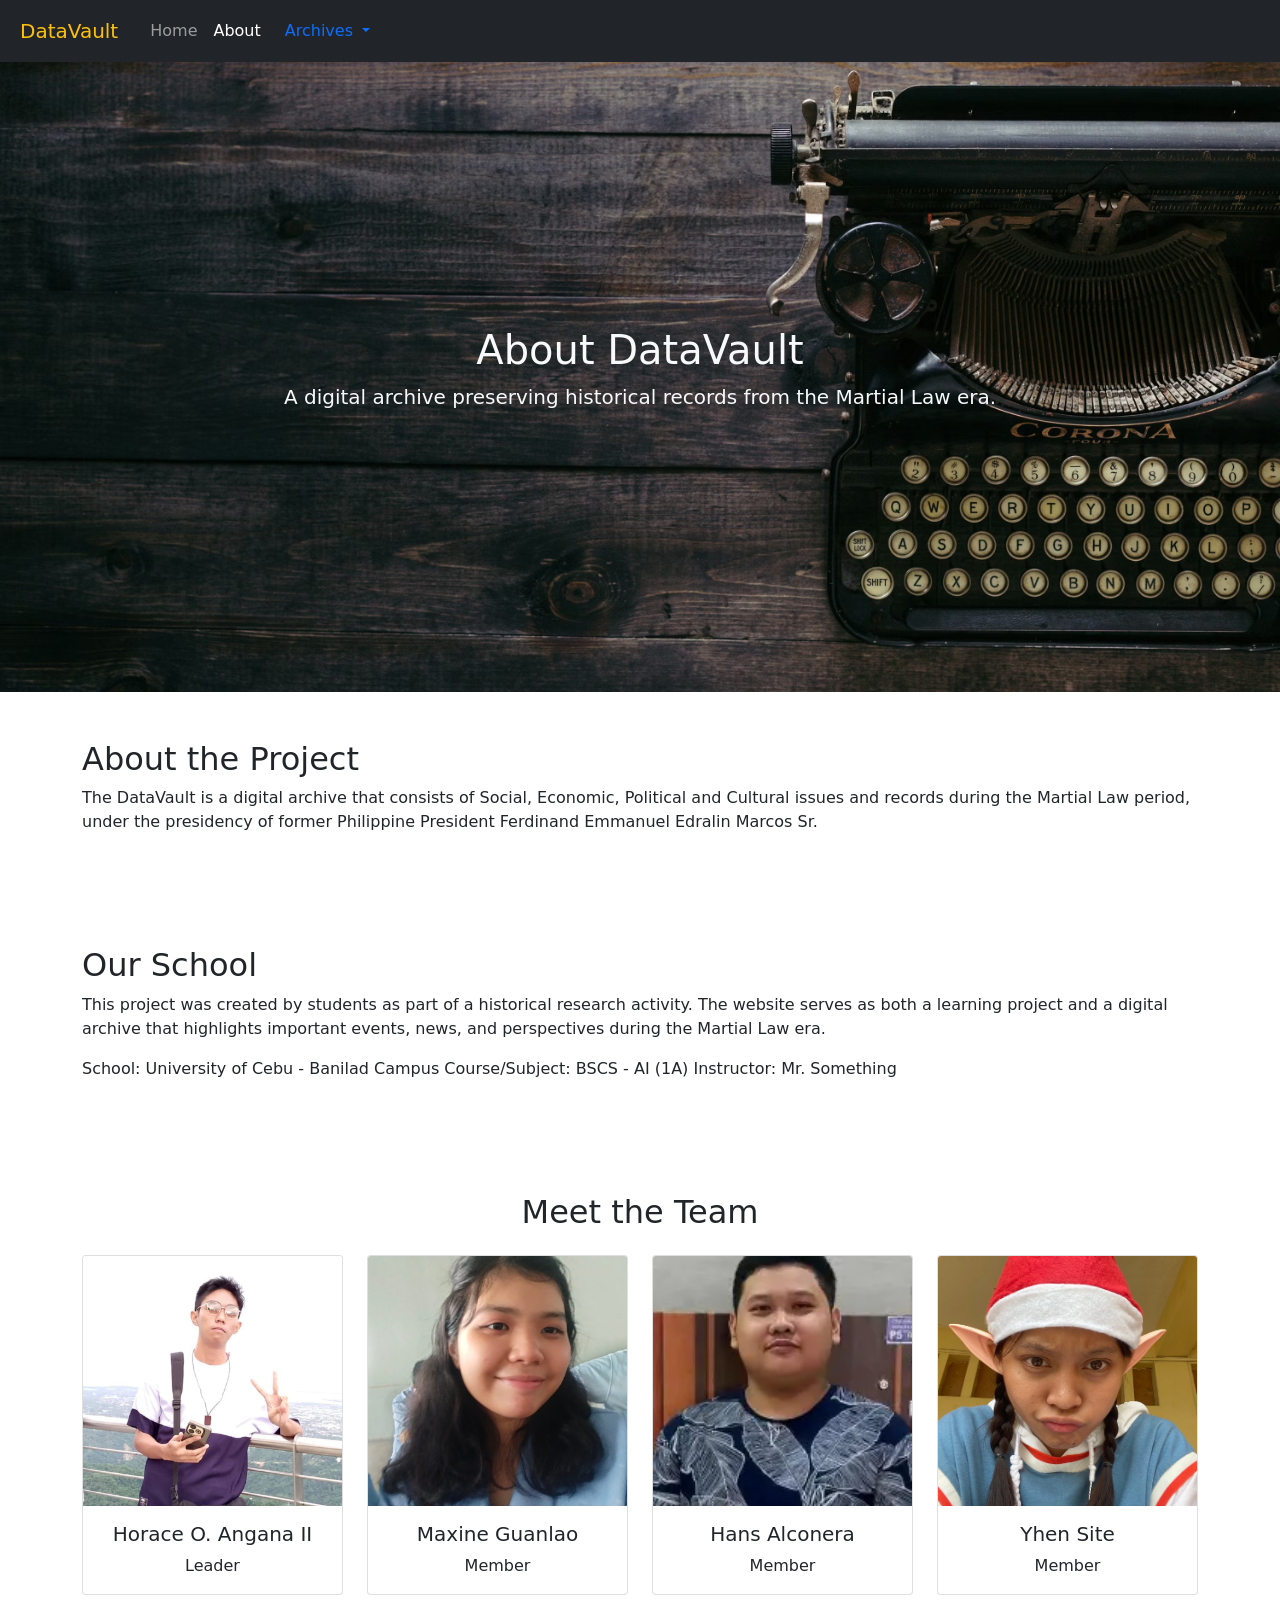
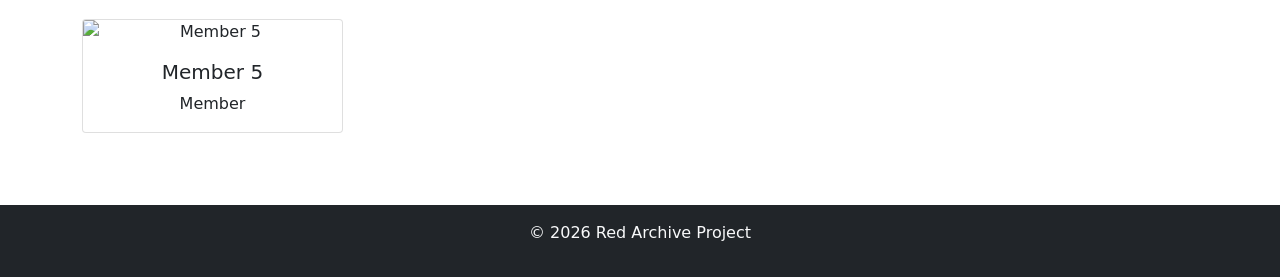
==== Blue Archive/Pages/About.html @ ce75ecf7 "Add files via upload" ====
<!DOCTYPE html>
<html lang="en">
<head>
<meta charset="UTF-8">
<meta name="viewport" content="width=device-width, initial-scale=1.0">
<title>About - Red Archive</title>

<link href="../css/bootstrap.min.css.css" rel="stylesheet">
<link href="../style.css" rel="stylesheet">
</head>
<body>

<!-- NAVBAR -->
<nav class="navbar navbar-expand-lg navbar-dark bg-dark">
  <div class="container-fluid">

    <a class="navbar-brand p-2 text-warning" href="#">DataVault</a>

    <button class="navbar-toggler" type="button" data-bs-toggle="collapse" data-bs-target="#navbarNavAltMarkup">
      <span class="navbar-toggler-icon"></span>
    </button>

    <div class="collapse navbar-collapse" id="navbarNavAltMarkup">

      <div class="navbar-nav">
        <a class="nav-link" href="../../index.html">Home</a>
        <a class="nav-link active" href=".\Pages\About.html">About</a>
      </div>

      <div class="nav-item dropdown">
       <a class="nav-link dropdown-toggle" href="#" role="button" data-bs-toggle="dropdown">
        Archives
        </a>

        <ul class="dropdown-menu">
          <li><a class="dropdown-item" href="Economical.html">Economical</a></li>
          <li><a class="dropdown-item" href="Political.html">Political</a></li>
          <li><a class="dropdown-item" href="Social.html">Social</a></li>
          <li><a class="dropdown-item" href="Cultural.html">Cultural</a></li>
        </ul>
      </div>
    </div>
  </div>
</nav>
<!-- HERO -->
<section class="hero d-flex justify-content-center align-items-center text-center text-light">
<div>
<h1>About DataVault</h1>
<p class="lead">A digital archive preserving historical records from the Martial Law era.</p>
</div>
</section>


<!-- ABOUT PROJECT -->
<section class="container py-5">

<h2>About the Project</h2>

<p>
The DataVault is a digital archive that consists of Social, Economic, 
Political and Cultural issues and records during the Martial Law period, 
under the presidency of former Philippine President Ferdinand Emmanuel Edralin Marcos Sr.
</p>

</section>


<!-- SCHOOL INFO -->
<section class="container py-5">

<h2>Our School</h2>

<p>
This project was created by students as part of a historical research activity. The website serves as both a
learning project and a digital archive that highlights important
events, news, and perspectives during the Martial Law era.
</p>

<p>
School: University of Cebu - Banilad Campus
Course/Subject: BSCS - AI (1A)
Instructor: Mr. Something
</p>

</section>


<!-- TEAM MEMBERS -->
<!-- TEAM MEMBERS -->
<section class="container py-5">

<h2 class="text-center mb-4">Meet the Team</h2>

<div class="row text-center">

 <div class="col-md-3 mb-4">
  <div class="card">
    <img src="../Assets/1.png" class="card-img-top member-img" alt="Member 1">
    <div class="card-body">
      <h5 class="card-title">Horace O. Angana II</h5>
      <p class="card-text">Leader</p>
    </div>
  </div>
</div>

  <div class="col-md-3 mb-4">
  <div class="card">
    <img src="../Assets/2.png" class="card-img-top member-img" alt="Member 1">
    <div class="card-body">
      <h5 class="card-title">Maxine Guanlao</h5>
      <p class="card-text">Member</p>
    </div>
  </div>
</div>

<div class="col-md-3 mb-4">
  <div class="card">
    <img src="../Assets/3.png" class="card-img-top member-img" alt="Member 1">
    <div class="card-body">
      <h5 class="card-title">Hans Alconera</h5>
      <p class="card-text">Member</p>
    </div>
  </div>
</div>
  
<div class="col-md-3 mb-4">
  <div class="card">
    <img src="../Assets/4.png" class="card-img-top member-img" alt="Member 1">
    <div class="card-body">
      <h5 class="card-title">Yhen Site</h5>
      <p class="card-text">Member</p>
    </div>
  </div>
</div>

  <!-- Duplicate for more members -->
  <div class="col-md-3 mb-4">
    <div class="card">
      <img src="images/member5.jpg" class="card-img-top" alt="Member 5">
      <div class="card-body">
        <h5 class="card-title">Member 5</h5>
        <p class="card-text">Member</p>
      </div>
    </div>
  </div>

</div>

</section>


<!-- FOOTER -->
<footer class="bg-dark text-light text-center p-3">
<p>© 2026 Red Archive Project</p>
</footer>


<script src="../js/bootstrap.bundle.min.js"></script>

</body>
</html>
---- Blue Archive/style.css ----
.hero{
  height: 70vh;
  background-image: url("./Assets/typewriter.png");
  background-size: cover;
  background-position: center;
}
.card-header button {
    text-align: left;
    width: 100%;
}
.accordion-body .btn {
    margin-top: 1rem;
}
.video-container {
    position: relative;
    padding-bottom: 56.25%; /* 16:9 aspect ratio */
    height: 0;
    overflow: hidden;
    margin-top: 1rem;
}
.video-container iframe, 
.video-container video {
    position: absolute;
    top: 0;
    left: 0;
    width: 100%;
    height: 100%;
}
.member-img {
  height: 250px;        /* fixed height for all images */
  object-fit: cover;     /* crops image to fill the space nicely */
  width: 100%;           /* make sure it spans the card width */
}
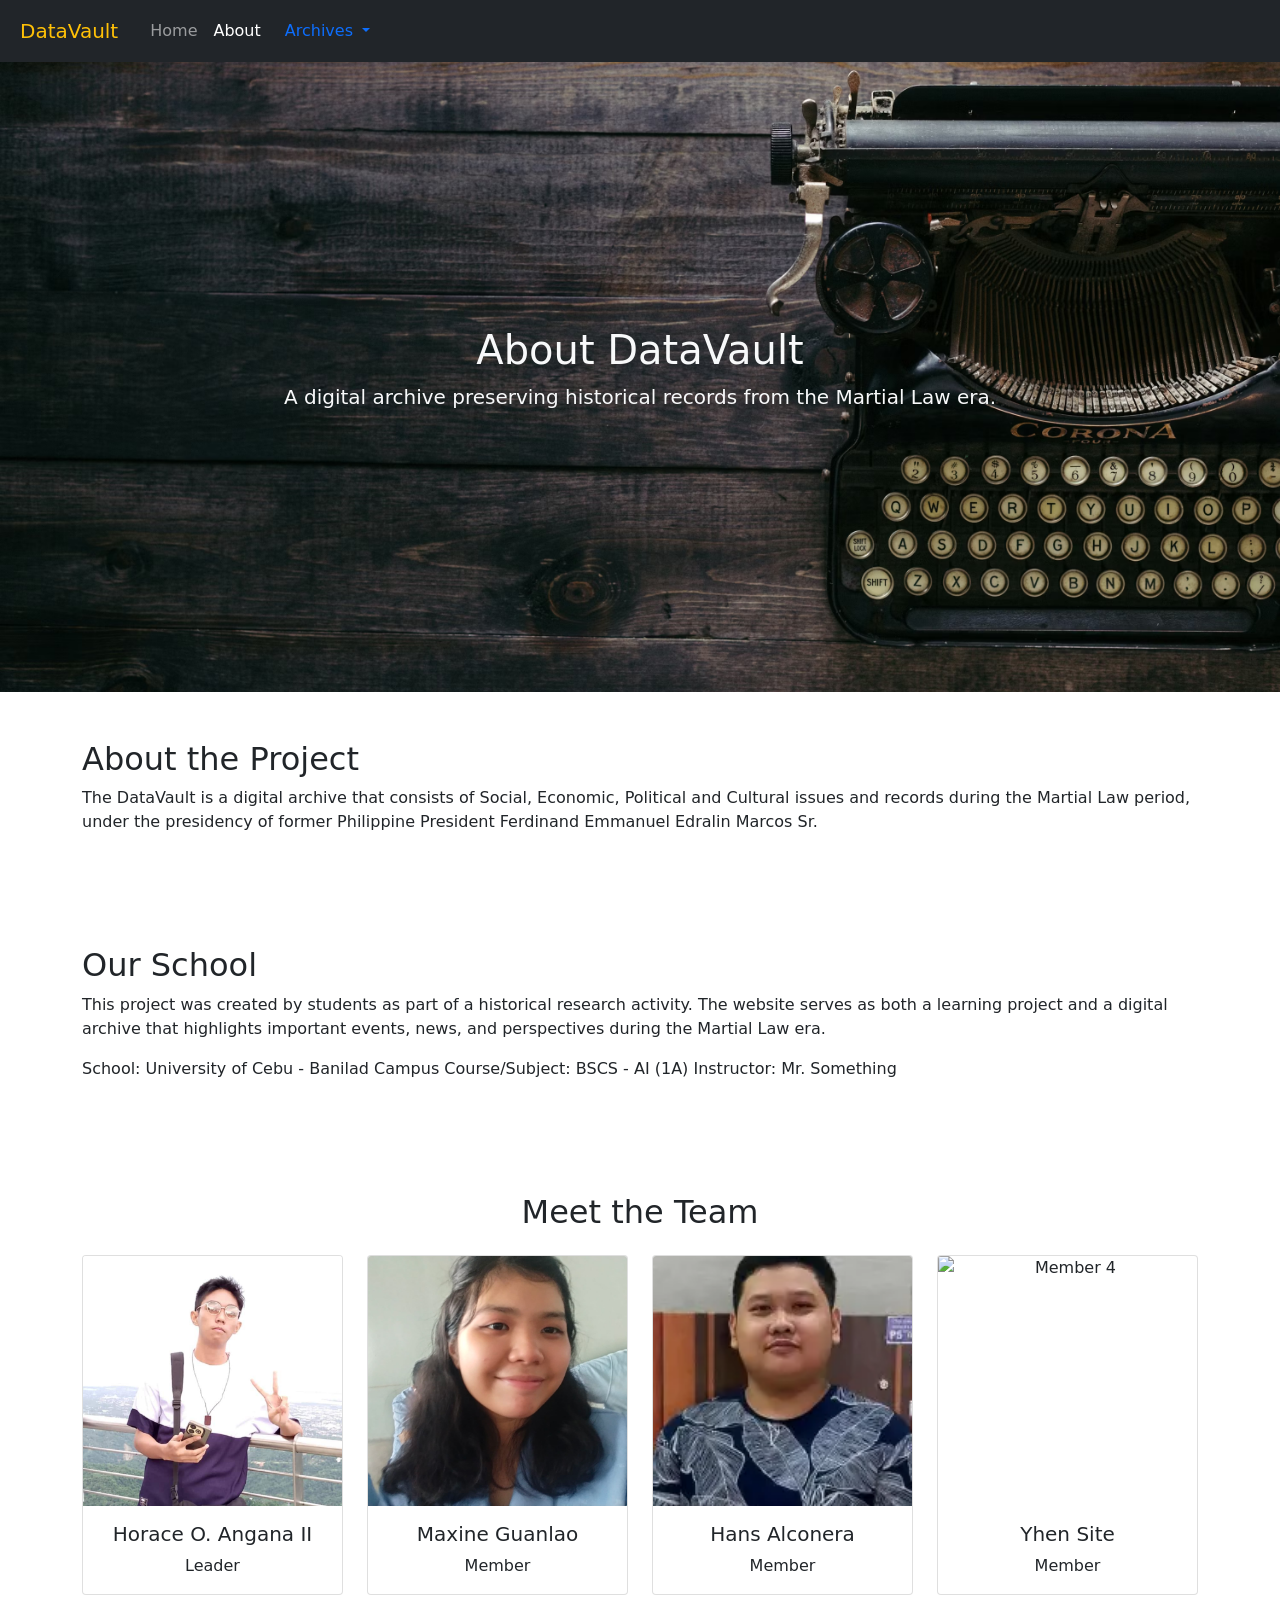
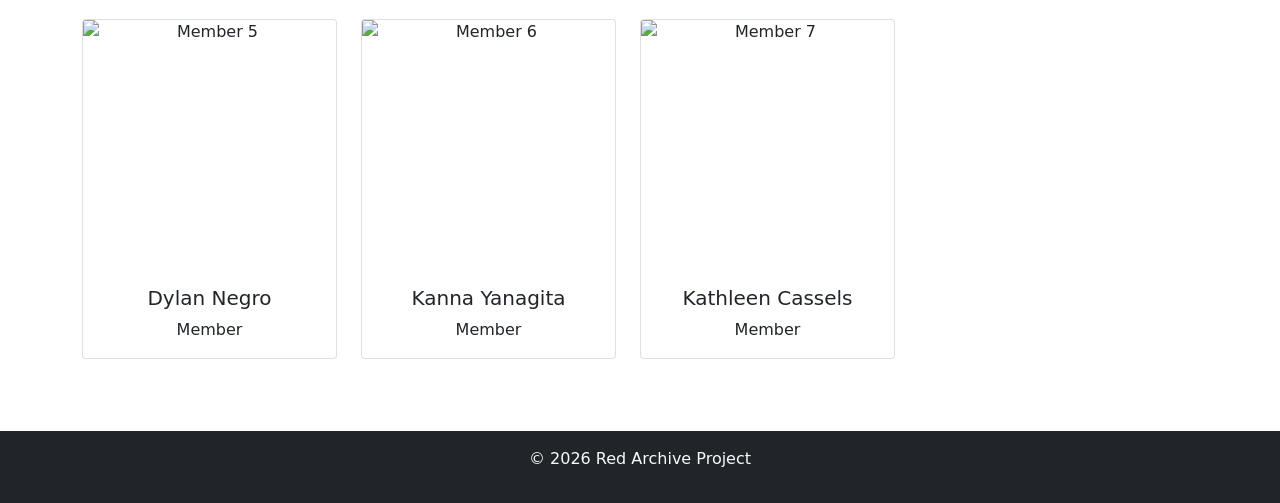
==== commit b14b997c: "Fix HTML structure and update team member images" ====
--- a/Blue Archive/Pages/About.html
+++ b/Blue Archive/Pages/About.html
@@ -105,7 +105,7 @@
 
   <div class="col-md-3 mb-4">
   <div class="card">
-    <img src="../Assets/2.png" class="card-img-top member-img" alt="Member 1">
+    <img src="../Assets/2.png" class="card-img-top member-img" alt="Member 2">
     <div class="card-body">
       <h5 class="card-title">Maxine Guanlao</h5>
       <p class="card-text">Member</p>
@@ -115,7 +115,7 @@
 
 <div class="col-md-3 mb-4">
   <div class="card">
-    <img src="../Assets/3.png" class="card-img-top member-img" alt="Member 1">
+    <img src="../Assets/3.png" class="card-img-top member-img" alt="Member 3">
     <div class="card-body">
       <h5 class="card-title">Hans Alconera</h5>
       <p class="card-text">Member</p>
@@ -125,7 +125,7 @@
   
 <div class="col-md-3 mb-4">
   <div class="card">
-    <img src="../Assets/4.png" class="card-img-top member-img" alt="Member 1">
+    <img src="../Assets/site.png" class="card-img-top member-img" alt="Member 4">
     <div class="card-body">
       <h5 class="card-title">Yhen Site</h5>
       <p class="card-text">Member</p>
@@ -133,19 +133,37 @@
   </div>
 </div>
 
-  <!-- Duplicate for more members -->
+  <div class="row">
   <div class="col-md-3 mb-4">
     <div class="card">
-      <img src="images/member5.jpg" class="card-img-top" alt="Member 5">
+      <img src="../Assets/dylan.png" class="card-img-top member-img" alt="Member 5">
       <div class="card-body">
-        <h5 class="card-title">Member 5</h5>
+        <h5 class="card-title">Dylan Negro</h5>
         <p class="card-text">Member</p>
       </div>
     </div>
   </div>
 
+  <div class="col-md-3 mb-4">
+    <div class="card">
+      <img src="../Assets/5.png" class="card-img-top member-img" alt="Member 6">
+      <div class="card-body">
+        <h5 class="card-title">Kanna Yanagita</h5>
+        <p class="card-text">Member</p>
+      </div>
+    </div>
+  </div>
+
+  <div class="col-md-3 mb-4">
+    <div class="card">
+      <img src="../Assets/6.png" class="card-img-top member-img" alt="Member 7">
+      <div class="card-body">
+        <h5 class="card-title">Kathleen Cassels</h5>
+        <p class="card-text">Member</p>
+      </div>
+    </div>
+  </div>
 </div>
-
 </section>
 
 
@@ -158,4 +176,4 @@
 <script src="../js/bootstrap.bundle.min.js"></script>
 
 </body>
-</html>+</html>
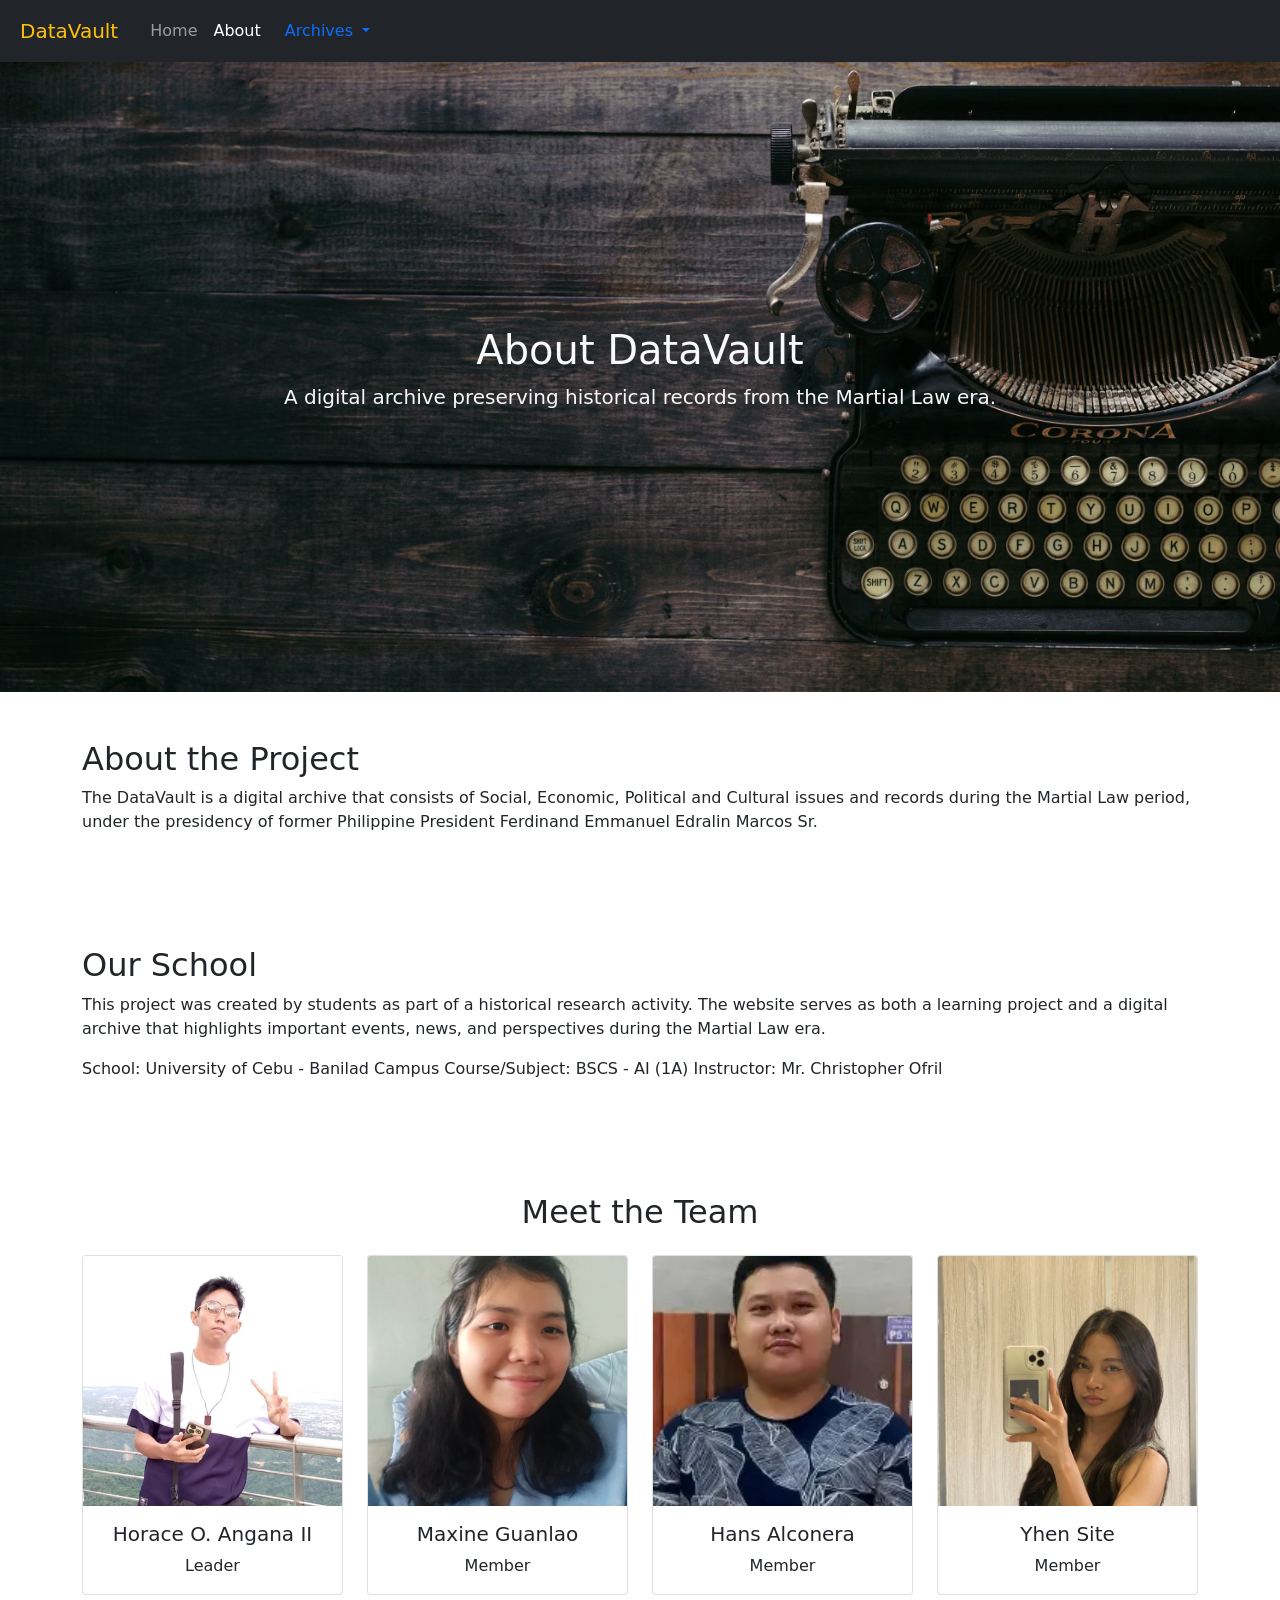
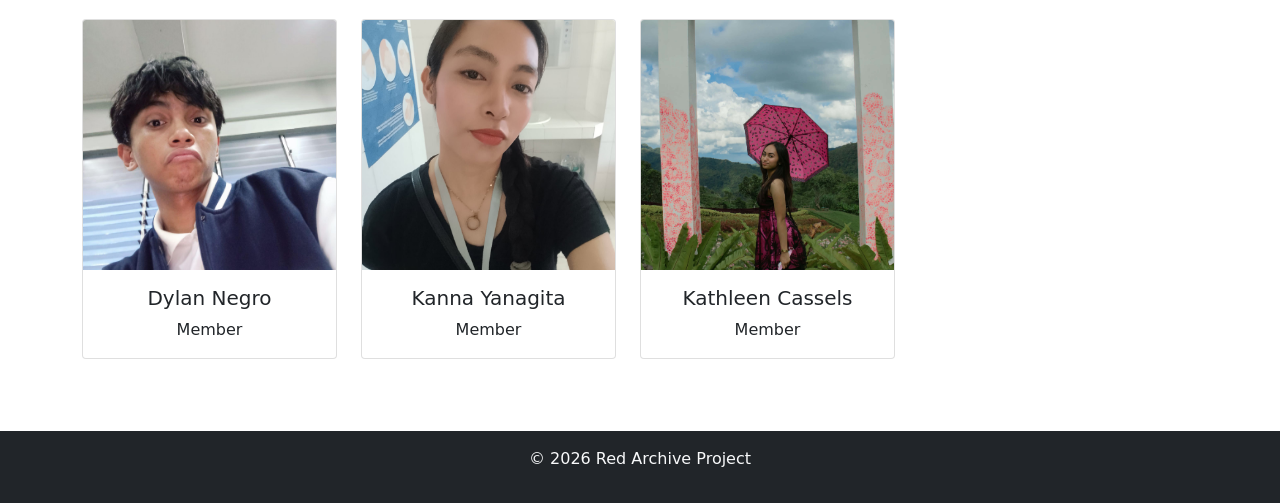
==== commit cbcffcbf: "Update About.html" ====
--- a/Blue Archive/Pages/About.html
+++ b/Blue Archive/Pages/About.html
@@ -79,7 +79,7 @@
 <p>
 School: University of Cebu - Banilad Campus
 Course/Subject: BSCS - AI (1A)
-Instructor: Mr. Something
+Instructor: Mr. Christopher Ofril
 </p>
 
 </section>
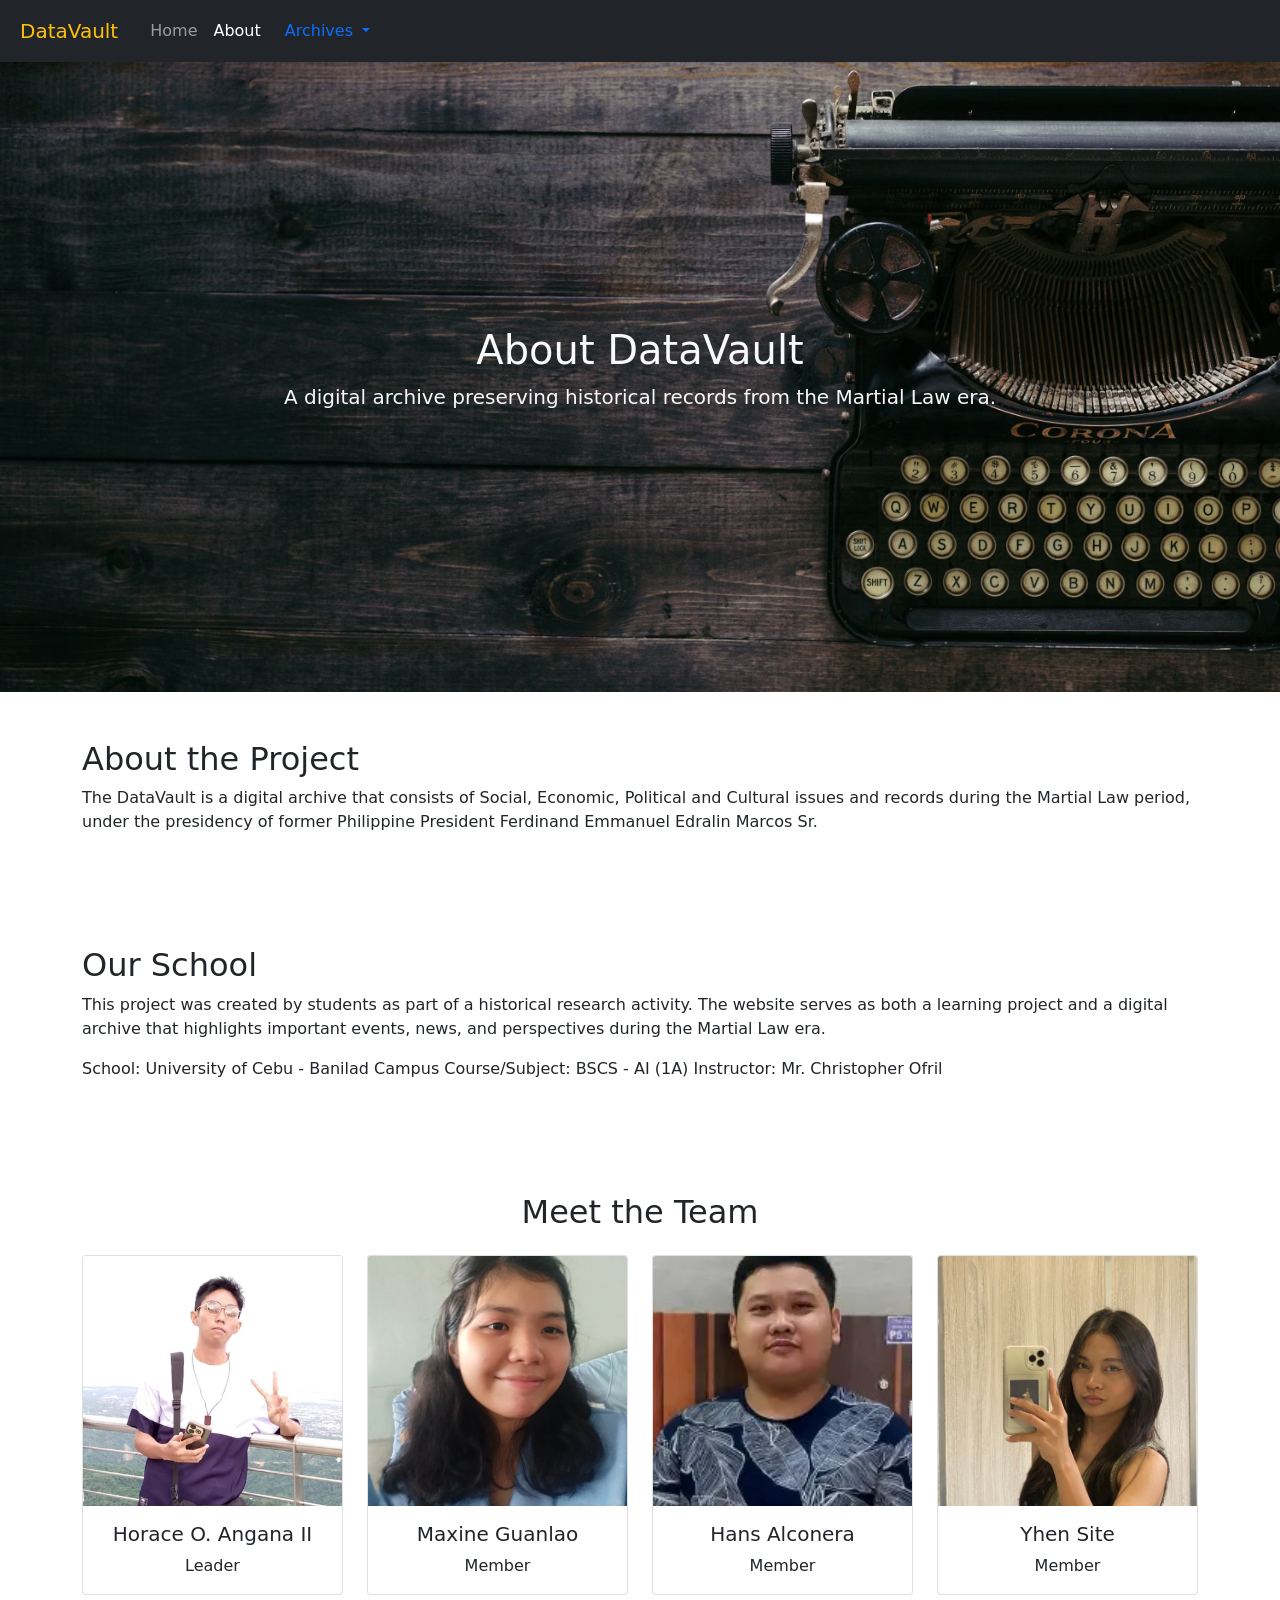
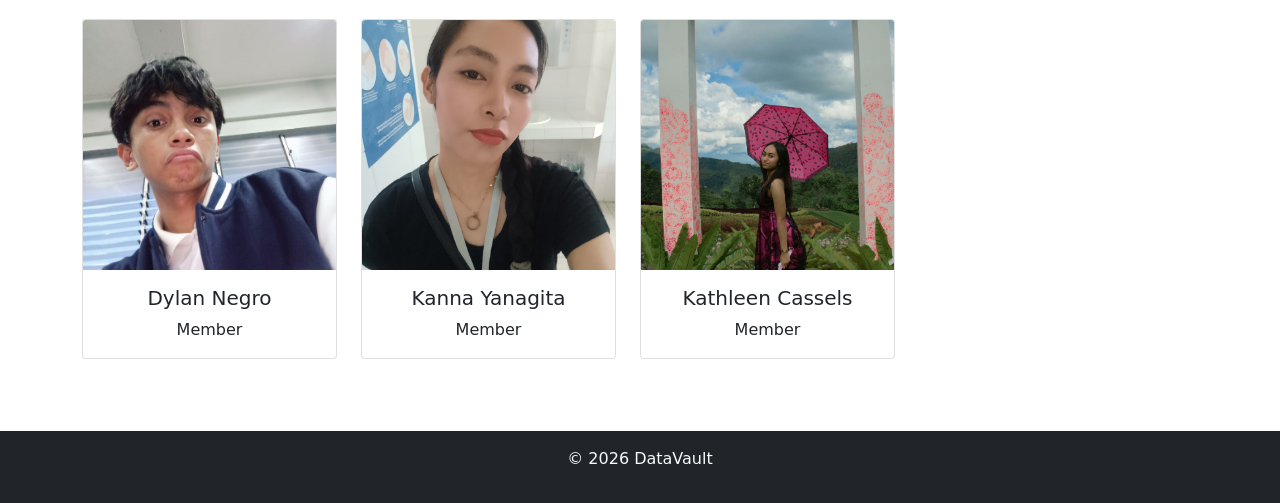
==== commit 411ed62b: "Update About.html" ====
--- a/Blue Archive/Pages/About.html
+++ b/Blue Archive/Pages/About.html
@@ -86,7 +86,6 @@
 
 
 <!-- TEAM MEMBERS -->
-<!-- TEAM MEMBERS -->
 <section class="container py-5">
 
 <h2 class="text-center mb-4">Meet the Team</h2>
@@ -169,7 +168,7 @@
 
 <!-- FOOTER -->
 <footer class="bg-dark text-light text-center p-3">
-<p>© 2026 Red Archive Project</p>
+<p>© 2026 DataVault</p>
 </footer>
 
 
